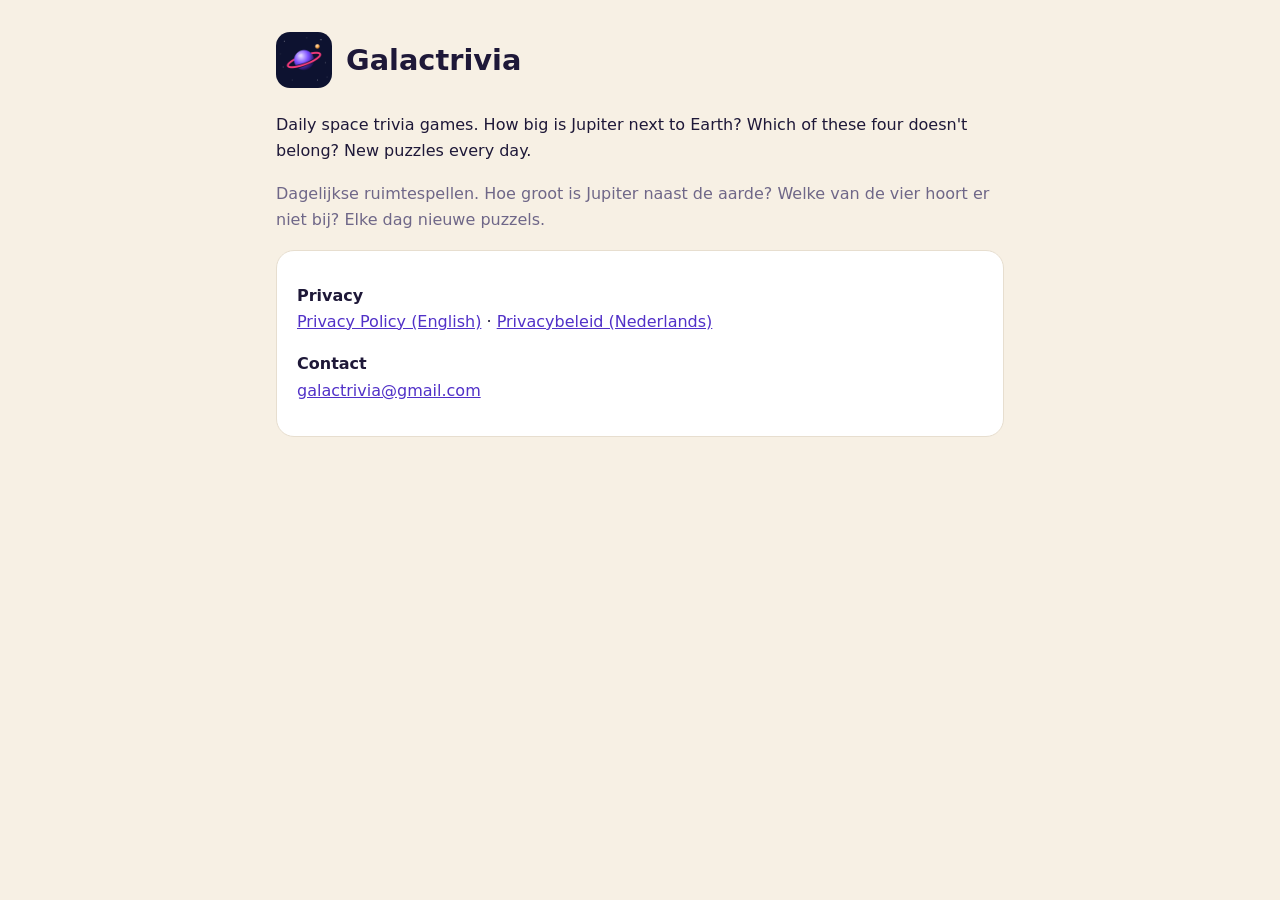
==== index.html @ 7525d75d "Add files via upload" ====
<!doctype html>
<html lang="en">
<head>
<meta charset="utf-8">
<meta name="viewport" content="width=device-width, initial-scale=1">
<title>Galactrivia</title>
<meta name="description" content="Galactrivia – daily space trivia games. Size planets and stars, spot the outlier.">
<link rel="stylesheet" href="style.css">
<link rel="icon" href="icon.png">
</head>
<body>
<main>
<header><img src="icon.png" alt="Galactrivia icon"><h1>Galactrivia</h1></header>
<p>Daily space trivia games. How big is Jupiter next to Earth? Which of these four doesn't belong? New puzzles every day.</p>
<p class="soft">Dagelijkse ruimtespellen. Hoe groot is Jupiter naast de aarde? Welke van de vier hoort er niet bij? Elke dag nieuwe puzzels.</p>

<div class="card">
<p><strong>Privacy</strong><br>
<a href="privacy.html">Privacy Policy (English)</a> · <a href="privacy-nl.html">Privacybeleid (Nederlands)</a></p>
<p><strong>Contact</strong><br>
<a href="mailto:galactrivia@gmail.com">galactrivia@gmail.com</a></p>
</div>
</main>
</body>
</html>
---- style.css ----
:root {
  --bg: #F7F0E4;
  --card: #FFFFFF;
  --line: #E7DECF;
  --text: #1E1838;
  --soft: #6F6788;
  --brand: #5131C8;
}
@media (prefers-color-scheme: dark) {
  :root {
    --bg: #0D1230;
    --card: #1A2150;
    --line: #2E3770;
    --text: #F4F1FF;
    --soft: #A9AEDA;
    --brand: #CDBEFF;
  }
}
* { box-sizing: border-box; }
body {
  margin: 0;
  background: var(--bg);
  color: var(--text);
  font-family: system-ui, -apple-system, "Segoe UI", Roboto, sans-serif;
  line-height: 1.65;
}
main { max-width: 760px; margin: 0 auto; padding: 32px 16px 64px; }
header { display: flex; align-items: center; gap: 14px; margin-bottom: 24px; }
header img { width: 56px; height: 56px; border-radius: 14px; }
h1 { font-size: 1.8rem; line-height: 1.2; margin: 0; }
h2 { font-size: 1.2rem; margin-top: 2rem; }
a { color: var(--brand); }
.card { background: var(--card); border: 1px solid var(--line); border-radius: 18px; padding: 16px 20px; }
.soft { color: var(--soft); }
table { width: 100%; border-collapse: collapse; font-size: 0.95rem; }
th, td { text-align: left; vertical-align: top; padding: 8px; border-bottom: 1px solid var(--line); }
nav.lang { margin-bottom: 8px; font-size: 0.95rem; }
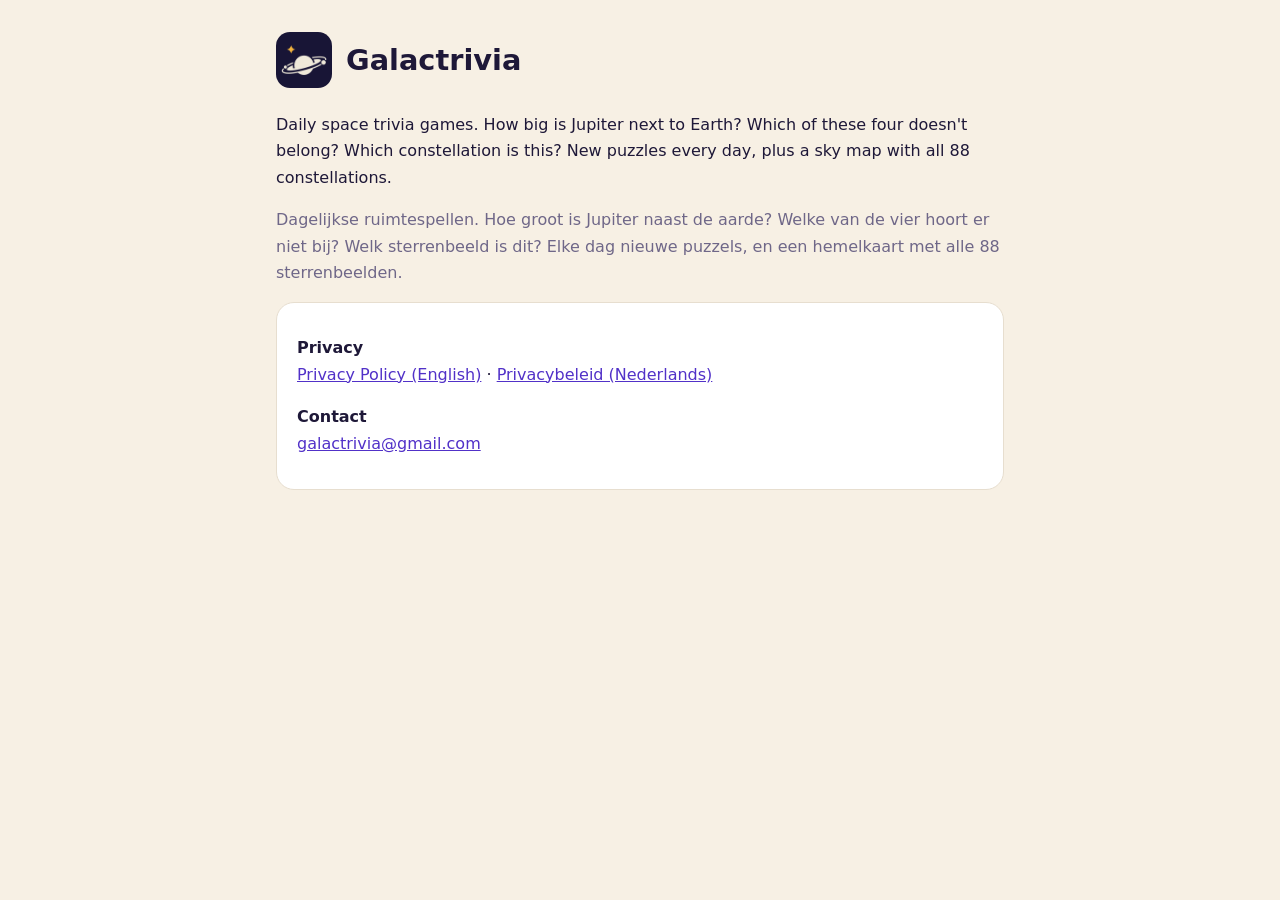
==== commit 2aef811f: "Privacybeleid: locatie en bewegingssensoren (Pro-modus hemelkaart), Premium; nieuw logo en favicon; " ====
--- a/index.html
+++ b/index.html
@@ -4,15 +4,16 @@
 <meta charset="utf-8">
 <meta name="viewport" content="width=device-width, initial-scale=1">
 <title>Galactrivia</title>
-<meta name="description" content="Galactrivia – daily space trivia games. Size planets and stars, spot the outlier.">
+<meta name="description" content="Galactrivia – daily space trivia games and a sky map. Size planets, spot the outlier, name the constellations.">
 <link rel="stylesheet" href="style.css">
-<link rel="icon" href="icon.png">
+<link rel="icon" href="favicon.png">
+<link rel="apple-touch-icon" href="icon.png">
 </head>
 <body>
 <main>
 <header><img src="icon.png" alt="Galactrivia icon"><h1>Galactrivia</h1></header>
-<p>Daily space trivia games. How big is Jupiter next to Earth? Which of these four doesn't belong? New puzzles every day.</p>
-<p class="soft">Dagelijkse ruimtespellen. Hoe groot is Jupiter naast de aarde? Welke van de vier hoort er niet bij? Elke dag nieuwe puzzels.</p>
+<p>Daily space trivia games. How big is Jupiter next to Earth? Which of these four doesn't belong? Which constellation is this? New puzzles every day, plus a sky map with all 88 constellations.</p>
+<p class="soft">Dagelijkse ruimtespellen. Hoe groot is Jupiter naast de aarde? Welke van de vier hoort er niet bij? Welk sterrenbeeld is dit? Elke dag nieuwe puzzels, en een hemelkaart met alle 88 sterrenbeelden.</p>
 
 <div class="card">
 <p><strong>Privacy</strong><br>
